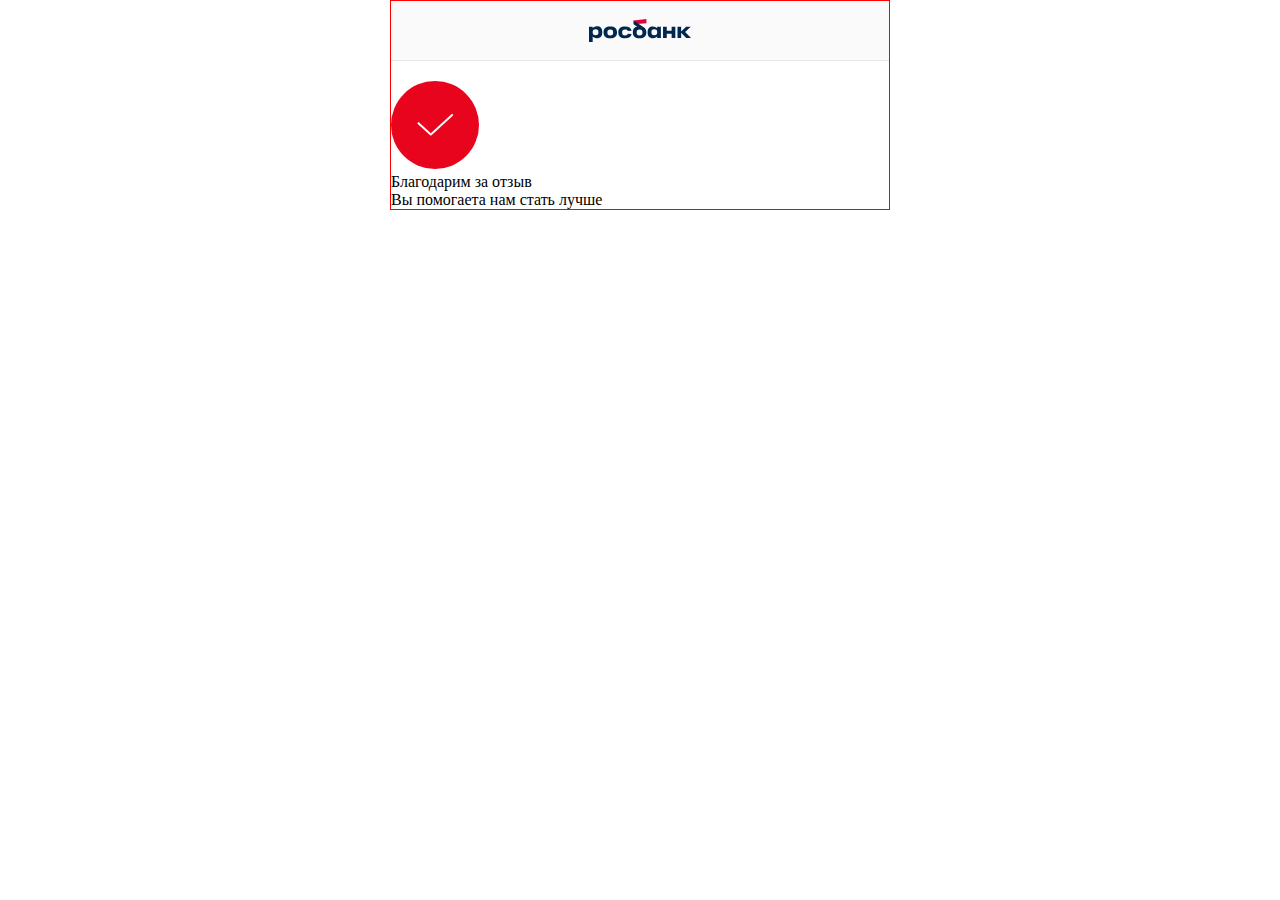
==== end.html @ 31014edb "first" ====
<!DOCTYPE html>
<html lang="en">

<head>
    <meta charset="UTF-8">
    <meta http-equiv="X-UA-Compatible" content="IE=edge">
    <meta name="viewport" content="width=device-width, initial-scale=1.0">
    <link rel="stylesheet" href="./css/style.css">
    <title>РосБанк</title>
    <link rel="shortcut icon" href="./img/title.png">
</head>



<body>
    <div class="header">
        <img src="./img/logo.svg" alt="logo">
    </div>
    <div class="end-container">
        <img src="./img/bubble.svg" alt="icon">
        <p class="thanks">Благодарим за отзыв</p>
        <p class="youHelpUs">Вы помогаета нам стать лучше</p>
    </div>
</body>

</html>
---- css/style.css ----
* {
    margin: 0;
    padding: 0;
    box-sizing: border-box;
    background-color: #fff;
}

body {
    max-width: 500px;
    margin: 0 auto;
    border: 1px solid red;
}

.main-container {
    margin: 0 16px;
    min-height: calc(100vh - 1px);

}

.header {
    height: 60px;
    display: flex;
    justify-content: center;
    align-items: center;
    margin-bottom: 20px;
    background-color: #FAFAFA;
    border-bottom: 1px solid rgba(68, 68, 68, 0.1);
}

.header img {
    background-color: #FAFAFA;
}

.main-question {
    font-family: 'Roboto';
    font-style: normal;
    font-weight: 700;
    font-size: 22px;
    line-height: 26px;
    text-align: center;
    color: #1E2025;
    margin-bottom: 28px;
}

.stars {
    width: 40%;
    display: flex;
    justify-content: space-between;
    align-items: center;
    margin: 0 auto;
    margin-bottom: 28px;
}

.icon:hover {
    fill: red;
}
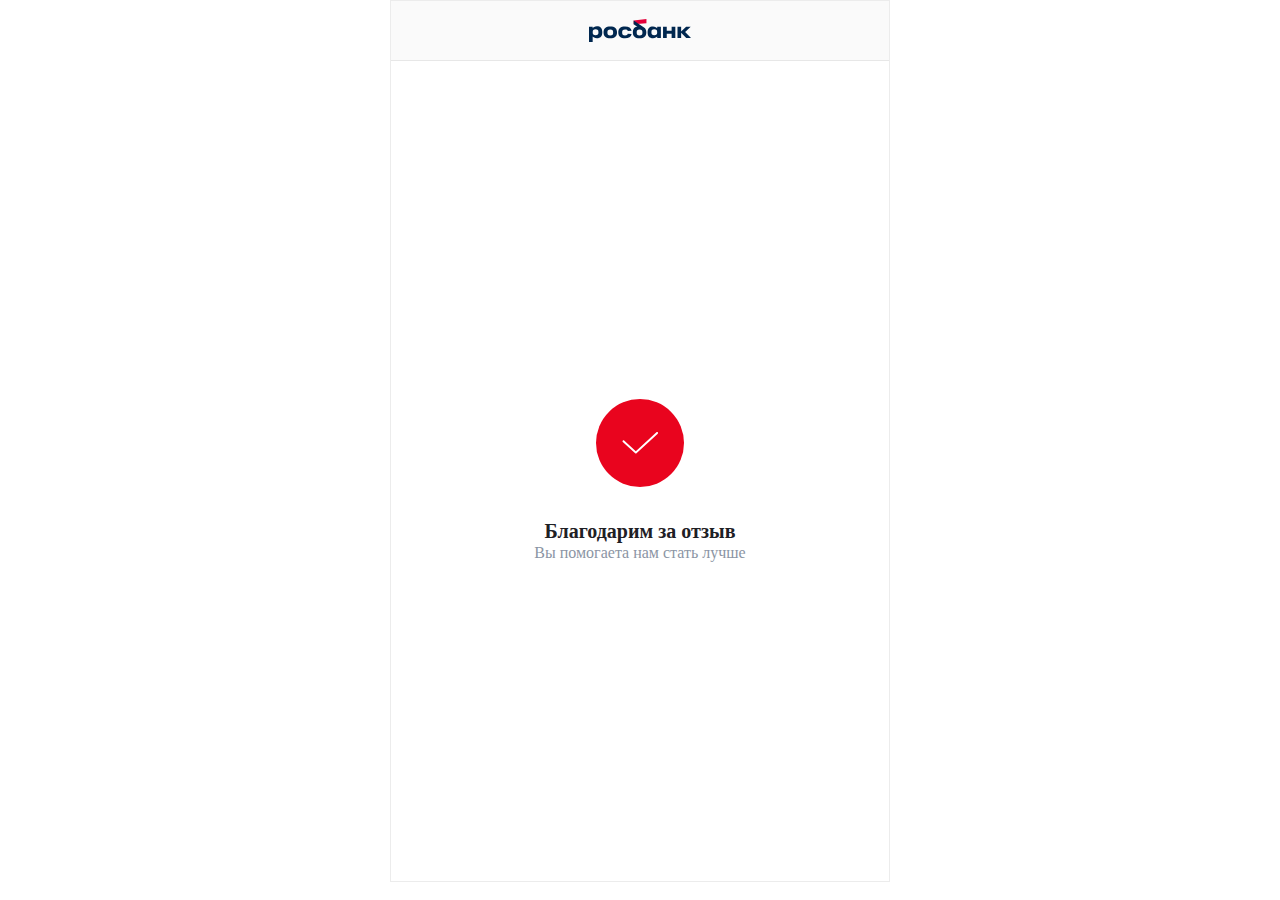
==== commit 40b234e0: "added validation" ====
--- a/end.html
+++ b/end.html
@@ -17,7 +17,7 @@
         <img src="./img/logo.svg" alt="logo">
     </div>
     <div class="end-container">
-        <img src="./img/bubble.svg" alt="icon">
+        <img src="./img/bubble.svg" alt="icon" id = 'end-img'>
         <p class="thanks">Благодарим за отзыв</p>
         <p class="youHelpUs">Вы помогаета нам стать лучше</p>
     </div>
--- a/css/style.css
+++ b/css/style.css
@@ -3,17 +3,20 @@
     padding: 0;
     box-sizing: border-box;
     background-color: #fff;
+    user-select: none;
+    /*  */
 }
 
 body {
     max-width: 500px;
     margin: 0 auto;
-    border: 1px solid red;
+    border: 1px solid rgba(68, 68, 68, 0.1)
 }
 
 .main-container {
     margin: 0 16px;
-    min-height: calc(100vh - 1px);
+    min-height: calc(100vh - 100px);
+    position: relative;
 
 }
 
@@ -42,15 +45,161 @@
     margin-bottom: 28px;
 }
 
-.stars {
-    width: 40%;
+
+
+.question {
+    font-family: 'Roboto';
+    font-style: normal;
+    font-weight: 400;
+    font-size: 16px;
+    line-height: 19px;
+    color: #000C1A;
+    margin-bottom: 24px;
+}
+
+.content label {
+    display: block;
+    height: 32px;
+    padding: 0 8px;
+    font-family: 'Roboto';
+    font-style: normal;
+    font-weight: 500;
+    font-size: 14px;
+    line-height: 16px;
+    display: flex;
+    align-items: center;
+    text-align: center;
+    background-color: #E5E7EA;
+    width: fit-content;
+    border-radius: 16px;
+    margin-bottom: 8px;
+    cursor: pointer;
+}
+
+input[type="checkbox"] {
+    display: none;
+}
+
+input[type="submit"] {
+    /* position:absolute; */
+    bottom: 20px;
+    width: 100%;
+    height: 48px;
+    background-color: #E40038;
+    color: #fff;
+    border-radius: 8px;
+    font-family: 'Roboto';
+    font-style: normal;
+    font-weight: 500;
+    font-size: 16px;
+    line-height: 20px;
+    border: none;
+    cursor: pointer;
+    margin-bottom: 12px;
+}
+
+input[type=checkbox]:checked+label {
+    background-color: #001C3D;
+    color: #fff;
+}
+
+.comment {
+    color: gray;
+    margin-bottom: 20px;
+    margin-top: 25px;
+}
+
+.comment_p {
+    margin-bottom: 10px;
+
+}
+
+input[type=text] {
+    border: 1px solid grey;
+    width: 100%;
+    height: 40px;
+    border-radius: 16px;
+    padding: 0 20px;
+}
+
+.hidden {
+    display: none;
+}
+
+
+
+
+
+
+.rating {
+    width: 50%;
     display: flex;
     justify-content: space-between;
     align-items: center;
     margin: 0 auto;
     margin-bottom: 28px;
-}
-
-.icon:hover {
-    fill: red;
+    cursor: pointer;
+    transform: rotateY(180deg);
+}
+
+input[type=radio]~label {
+    font-size: 30px;
+    color: #E5E7EA
+}
+
+input[type=radio]:checked+label {
+    color: #E40038
+}
+
+input[type=radio] {
+    display: none;
+}
+
+.rating label:hover,
+.rating label:hover~label,
+.rating label:checked~label,
+.rating label:checked {
+    color: #E40038
+}
+
+.end-container {
+    display: flex;
+    min-height: calc(100vh - 100px);
+    flex-direction: column;
+    justify-content: center;
+    align-items: center;
+
+}
+
+#end-img {
+    margin-bottom: 32px;
+}
+
+.thanks {
+    height: 24px;
+    font-family: 'Roboto';
+    font-style: normal;
+    font-weight: 700;
+    font-size: 20px;
+    line-height: 24px;
+    text-align: center;
+    color: #1E2025;
+}
+
+.youHelpUs {
+    height: 20px;
+    font-family: 'Roboto';
+    font-style: normal;
+    font-weight: 400;
+    font-size: 16px;
+    line-height: 20px;
+    text-align: center;
+    color: #8B95A4;
+}
+
+.error-message {
+    margin-bottom: 15px;
+    color: red;
+    position: relative;
+    top: -15px;
 }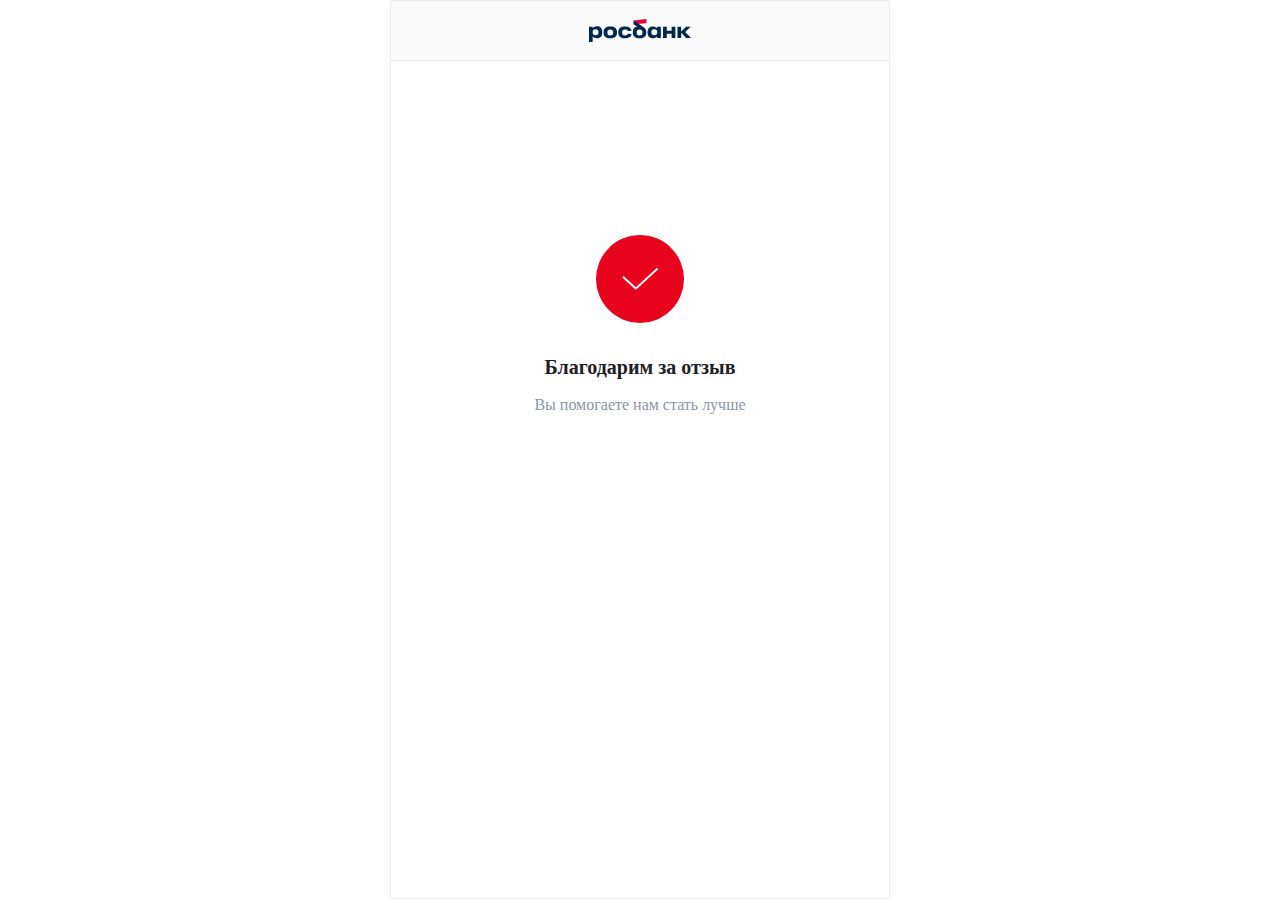
==== commit 211c3a59: "'end.css" ====
--- a/end.html
+++ b/end.html
@@ -5,7 +5,7 @@
     <meta charset="UTF-8">
     <meta http-equiv="X-UA-Compatible" content="IE=edge">
     <meta name="viewport" content="width=device-width, initial-scale=1.0">
-    <link rel="stylesheet" href="./css/style.css">
+    <link rel="stylesheet" href="./css/end.css">
     <title>РосБанк</title>
     <link rel="shortcut icon" href="./img/title.png">
 </head>
@@ -13,13 +13,15 @@
 
 
 <body>
-    <div class="header">
-        <img src="./img/logo.svg" alt="logo">
-    </div>
-    <div class="end-container">
-        <img src="./img/bubble.svg" alt="icon" id = 'end-img'>
-        <p class="thanks">Благодарим за отзыв</p>
-        <p class="youHelpUs">Вы помогаета нам стать лучше</p>
+    <div class="main-container">
+        <div class="header">
+            <img src="./img/logo.svg" alt="logo">
+        </div>
+        <div class="end-container">
+            <img src="./img/bubble.svg" alt="icon" id='end-img'>
+            <p class="thanks">Благодарим за отзыв</p>
+            <p class="youHelpUs">Вы помогаете нам стать лучше</p>
+        </div>
     </div>
 </body>
 
--- a/css/end.css
+++ b/css/end.css
@@ -0,0 +1,62 @@
+* {
+    margin: 0;
+    padding: 0;
+    box-sizing: border-box;
+}
+
+.main-container {
+    max-width: 500px;
+    margin: 0 auto;
+    position: relative;
+    min-height: calc(100vh - 1px);
+    border: 1px solid rgba(68, 68, 68, 0.1);
+}
+
+
+.header {
+    height: 60px;
+    display: flex;
+    justify-content: center;
+    align-items: center;
+    margin-bottom: 20px;
+    background-color: #FAFAFA;
+    border-bottom: 1px solid rgba(68, 68, 68, 0.1);
+}
+
+.end-container {
+    display: flex;
+    flex-direction: column;
+    align-items: center;
+    position: relative;
+    margin-top: 35%;
+
+
+
+}
+
+#end-img {
+    margin-bottom: 32px;
+}
+
+.thanks {
+    height: 24px;
+    font-family: 'Roboto';
+    font-style: normal;
+    font-weight: 700;
+    font-size: 20px;
+    line-height: 24px;
+    text-align: center;
+    color: #1E2025;
+    margin-bottom: 16px;
+}
+
+.youHelpUs {
+    height: 20px;
+    font-family: 'Roboto';
+    font-style: normal;
+    font-weight: 400;
+    font-size: 16px;
+    line-height: 20px;
+    text-align: center;
+    color: #8B95A4;
+}